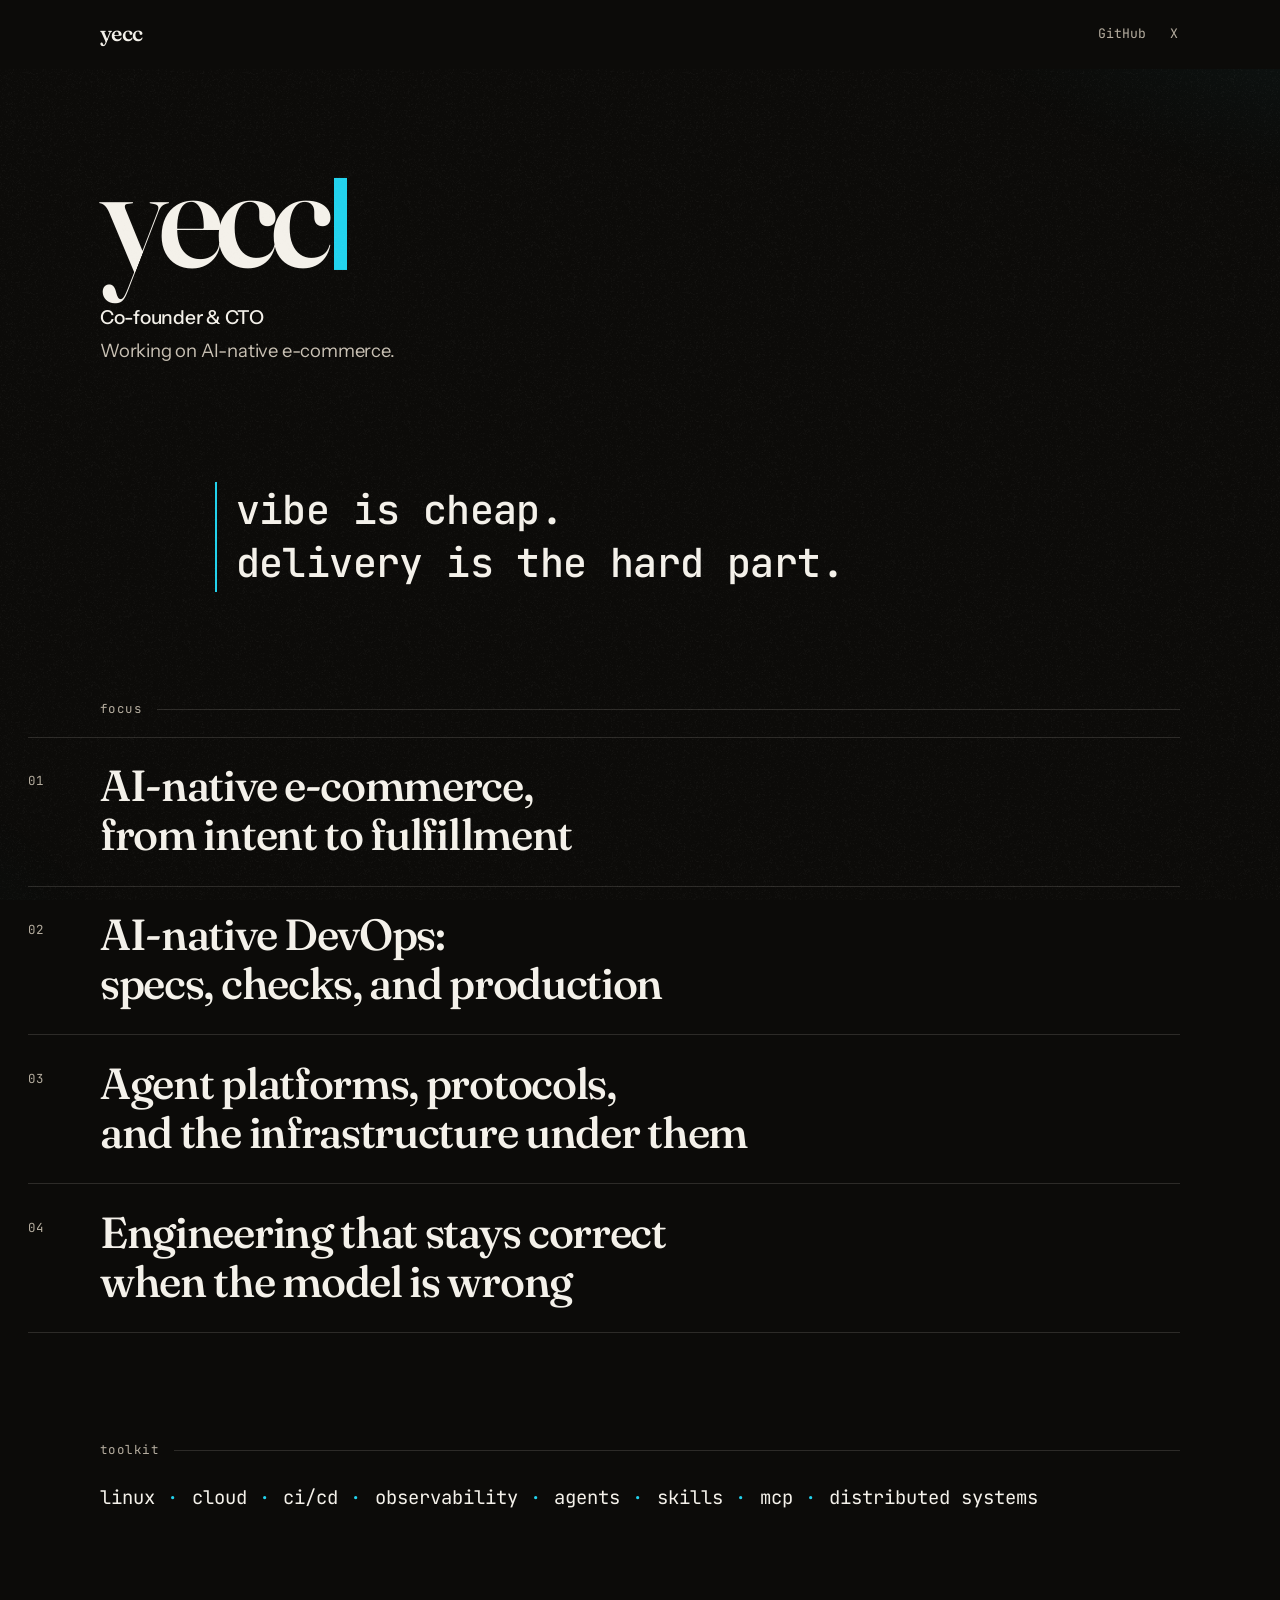
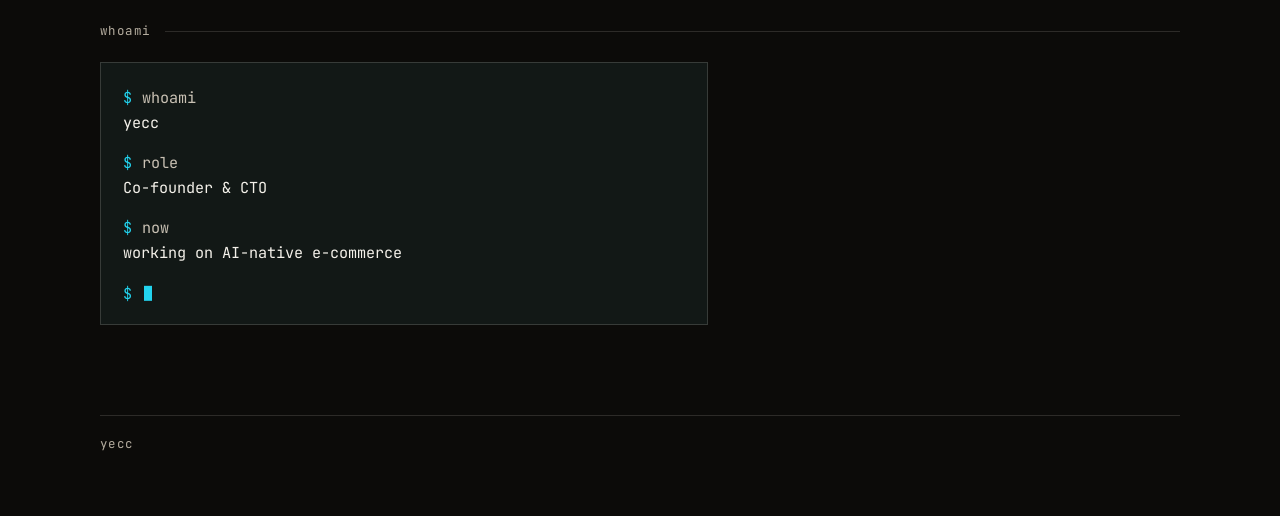
==== index.html @ 056c5442 "Add yecc's personal site A static one-page homepage for GitHub Pages, with a matching 404, favicon, " ====
<!DOCTYPE html>
<html lang="en">
<head>
  <meta charset="utf-8">
  <meta name="viewport" content="width=device-width, initial-scale=1, viewport-fit=cover">
  <title>yecc — Co-founder &amp; CTO</title>
  <meta name="description" content="yecc is Co-founder &amp; CTO, working on AI-native e-commerce. vibe is cheap. delivery is the hard part.">
  <meta name="author" content="yecc">
  <meta name="color-scheme" content="dark">
  <meta name="theme-color" content="#0c0b09">
  <meta name="referrer" content="strict-origin-when-cross-origin">
  <meta http-equiv="Permissions-Policy" content="camera=(), microphone=(), geolocation=()">
  <meta http-equiv="Content-Security-Policy" content="default-src 'none'; script-src 'self' 'sha256-4IFRRrWJZDOF0Oq4J+rO251fwZoL9M9T6WYAxJI59Bc='; style-src 'self'; img-src 'self'; font-src 'self'; manifest-src 'self'; base-uri 'none'; form-action 'none'; object-src 'none'">
  <link rel="canonical" href="https://raidenthoka.github.io/">
  <meta property="og:title" content="yecc">
  <meta property="og:description" content="Co-founder &amp; CTO. Working on AI-native e-commerce.">
  <meta property="og:type" content="website">
  <meta property="og:url" content="https://raidenthoka.github.io/">
  <meta property="og:image" content="https://raidenthoka.github.io/og.png">
  <meta property="og:image:width" content="1200">
  <meta property="og:image:height" content="630">
  <meta property="og:image:alt" content="yecc. vibe is cheap. delivery is the hard part.">
  <meta property="og:locale" content="en_US">
  <meta name="twitter:card" content="summary_large_image">
  <meta name="twitter:title" content="yecc">
  <meta name="twitter:description" content="Co-founder &amp; CTO. Working on AI-native e-commerce.">
  <meta name="twitter:image" content="https://raidenthoka.github.io/og.png">
  <meta name="twitter:image:alt" content="yecc. vibe is cheap. delivery is the hard part.">
  <link rel="icon" href="/favicon.svg" type="image/svg+xml">
  <link rel="icon" href="/favicon-32.png" sizes="32x32" type="image/png">
  <link rel="apple-touch-icon" href="/apple-touch-icon.png">
  <link rel="manifest" href="/site.webmanifest">
  <link rel="preload" href="/fonts/fraunces-latin.woff2" as="font" type="font/woff2" crossorigin>
  <link rel="preload" href="/fonts/instrument-sans-latin.woff2" as="font" type="font/woff2" crossorigin>
  <link rel="preload" href="/fonts/jetbrains-mono-latin.woff2" as="font" type="font/woff2" crossorigin>
  <link rel="stylesheet" href="/css/site.css">
  <script type="application/ld+json">
    {
      "@context": "https://schema.org",
      "@type": "Person",
      "name": "yecc",
      "jobTitle": "Co-founder & CTO",
      "description": "Working on AI-native e-commerce.",
      "url": "https://raidenthoka.github.io/",
      "sameAs": [
        "https://github.com/RaidenThoka",
        "https://x.com/RRyPQiznm284714"
      ]
    }
  </script>
</head>
<body id="top">
  <a class="skip" href="#content">Skip to content</a>
  <div class="progress" data-progress aria-hidden="true"></div>

  <header class="site-header" data-header>
    <div class="wrap header-bar">
      <a class="wordmark" href="/">yecc</a>
      <nav class="nav" aria-label="Profiles">
        <a rel="me" href="https://github.com/RaidenThoka">GitHub</a>
        <a rel="me" href="https://x.com/RRyPQiznm284714" aria-label="yecc on X">X</a>
      </nav>
    </div>
  </header>

  <main id="content" tabindex="-1">
    <div class="wrap">
      <section class="hero" data-section="index" data-index="01" aria-labelledby="name">
        <h1 id="name">yecc<span class="caret caret-name" aria-hidden="true"></span></h1>
        <p class="role">Co-founder &amp; CTO</p>
        <p class="lede">Working on AI-native e-commerce.</p>
      </section>

      <blockquote class="motto" data-section="motto" data-index="02">
        <p><span>vibe is cheap.</span> <span>delivery is the hard part.</span></p>
      </blockquote>

      <section class="block focus" id="focus" data-section="focus" data-index="03" aria-labelledby="focus-label">
        <h2 id="focus-label" class="section-label">focus</h2>
        <ol class="focus-list">
          <li>
            <span class="num" aria-hidden="true">01</span>
            <p>AI-native e-commerce, <span class="break">from intent to fulfillment</span></p>
          </li>
          <li>
            <span class="num" aria-hidden="true">02</span>
            <p>AI-native DevOps: <span class="break">specs, checks, and production</span></p>
          </li>
          <li>
            <span class="num" aria-hidden="true">03</span>
            <p>Agent platforms, protocols, <span class="break">and the infrastructure under them</span></p>
          </li>
          <li>
            <span class="num" aria-hidden="true">04</span>
            <p>Engineering that stays correct <span class="break">when the model is wrong</span></p>
          </li>
        </ol>
      </section>

      <section class="block" id="toolkit" data-section="toolkit" data-index="04" aria-labelledby="toolkit-label">
        <h2 id="toolkit-label" class="section-label">toolkit</h2>
        <ul class="tools">
          <li><span class="tool">linux</span><span class="sep" aria-hidden="true">·</span></li>
          <li><span class="tool">cloud</span><span class="sep" aria-hidden="true">·</span></li>
          <li><span class="tool">ci/cd</span><span class="sep" aria-hidden="true">·</span></li>
          <li><span class="tool">observability</span><span class="sep" aria-hidden="true">·</span></li>
          <li><span class="tool">agents</span><span class="sep" aria-hidden="true">·</span></li>
          <li><span class="tool">skills</span><span class="sep" aria-hidden="true">·</span></li>
          <li><span class="tool">mcp</span><span class="sep" aria-hidden="true">·</span></li>
          <li><span class="tool">distributed systems</span></li>
        </ul>
      </section>

      <section class="block" id="whoami" data-section="whoami" data-index="05" aria-labelledby="whoami-label">
        <h2 id="whoami-label" class="section-label">whoami</h2>
        <div class="term">
          <dl>
            <dt><span class="prompt" aria-hidden="true">$</span>whoami</dt>
            <dd>yecc</dd>
            <dt><span class="prompt" aria-hidden="true">$</span>role</dt>
            <dd>Co-founder &amp; CTO</dd>
            <dt><span class="prompt" aria-hidden="true">$</span>now</dt>
            <dd>working on AI-native e-commerce</dd>
          </dl>
          <div class="term-prompt" aria-hidden="true"><span class="prompt">$</span><span class="caret caret-term"></span></div>
        </div>
      </section>
    </div>
  </main>

  <footer class="footer">
    <div class="wrap">
      <p>yecc</p>
    </div>
  </footer>

  <p class="folio" data-folio aria-hidden="true">
    <span class="folio-index" data-folio-index>01</span>
    <span class="folio-label" data-folio-label>index</span>
  </p>
  <script src="/js/site.js" defer></script>
</body>
</html>
---- css/site.css ----
:root {
  --bg: #0c0b09;
  --text: #f4f1ea;
  --soft: #c9c1b4;
  --muted: #b5ad9f;
  --line: rgba(244, 241, 234, 0.14);
  --accent: #22d3ee;
  --term: #121816;
  --term-line: rgba(244, 241, 234, 0.16);
  --serif: "Fraunces", "Iowan Old Style", Palatino, "Palatino Linotype", Georgia, serif;
  --sans: "Instrument Sans", "Avenir Next", "Segoe UI", sans-serif;
  --mono: "JetBrains Mono", ui-monospace, "SFMono-Regular", Menlo, Consolas, monospace;
  --ease: cubic-bezier(0.2, 0.8, 0.2, 1);
  color-scheme: dark;
}

@font-face {
  font-family: "Fraunces";
  font-style: normal;
  font-weight: 100 900;
  font-display: swap;
  src: url("/fonts/fraunces-latin.woff2") format("woff2");
  unicode-range: U+0000-00FF, U+0131, U+0152-0153, U+02BB-02BC, U+02C6, U+02DA, U+02DC, U+0304, U+0308, U+0329, U+2000-206F, U+20AC, U+2122, U+2191, U+2193, U+2212, U+2215, U+FEFF, U+FFFD;
}

@font-face {
  font-family: "Instrument Sans";
  font-style: normal;
  font-weight: 400 700;
  font-display: swap;
  src: url("/fonts/instrument-sans-latin.woff2") format("woff2");
  unicode-range: U+0000-00FF, U+0131, U+0152-0153, U+02BB-02BC, U+02C6, U+02DA, U+02DC, U+0304, U+0308, U+0329, U+2000-206F, U+20AC, U+2122, U+2191, U+2193, U+2212, U+2215, U+FEFF, U+FFFD;
}

@font-face {
  font-family: "JetBrains Mono";
  font-style: normal;
  font-weight: 400 800;
  font-display: swap;
  src: url("/fonts/jetbrains-mono-latin.woff2") format("woff2");
  unicode-range: U+0000-00FF, U+0131, U+0152-0153, U+02BB-02BC, U+02C6, U+02DA, U+02DC, U+0304, U+0308, U+0329, U+2000-206F, U+20AC, U+2122, U+2191, U+2193, U+2212, U+2215, U+FEFF, U+FFFD;
}

*,
*::before,
*::after {
  box-sizing: border-box;
}

html {
  background: var(--bg);
}

body {
  margin: 0;
  background: var(--bg);
  color: var(--text);
  font-family: var(--sans);
  font-size: 1.0625rem;
  font-weight: 400;
  line-height: 1.5;
  text-rendering: optimizeLegibility;
  -webkit-font-smoothing: antialiased;
}

body::before {
  content: "";
  position: fixed;
  inset: 0;
  z-index: 0;
  pointer-events: none;
  background:
    radial-gradient(920px 480px at 112% -8%, rgba(34, 211, 238, 0.075), transparent 58%),
    radial-gradient(680px 420px at -18% 108%, rgba(34, 211, 238, 0.045), transparent 52%);
}

body::after {
  content: "";
  position: fixed;
  inset: 0;
  z-index: 7;
  pointer-events: none;
  background-image: url("/assets/grain.png");
  background-size: 220px 220px;
  opacity: 0.28;
}

::selection {
  background: var(--accent);
  color: #062026;
}

:focus {
  outline: none;
}

:focus-visible {
  outline: 2px solid var(--accent);
  outline-offset: 4px;
}

.skip {
  position: absolute;
  left: 1rem;
  top: 0.75rem;
  z-index: 30;
  transform: translateY(-160%);
  background: var(--accent);
  color: #062026;
  font-family: var(--sans);
  font-weight: 500;
  font-size: 0.9rem;
  padding: 0.45rem 0.7rem;
  text-decoration: none;
}

.skip:focus {
  transform: none;
}

.progress {
  position: fixed;
  top: 0;
  left: 0;
  z-index: 20;
  width: 100%;
  height: 2px;
  background: var(--accent);
  transform: scaleX(0);
  transform-origin: 0 50%;
  pointer-events: none;
}

.wrap {
  width: min(1080px, calc(100% - 2.5rem));
  margin-inline: auto;
}

.site-header,
main,
.footer {
  position: relative;
  z-index: 1;
}

.site-header {
  position: sticky;
  top: 0;
  z-index: 8;
  background: var(--bg);
  border-bottom: 1px solid transparent;
}

.site-header.is-scrolled {
  border-bottom-color: var(--line);
}

.header-bar {
  display: flex;
  align-items: center;
  justify-content: space-between;
  min-height: 4.25rem;
  gap: 1rem;
}

.wordmark {
  font-family: var(--serif);
  font-weight: 560;
  font-size: 1.35rem;
  letter-spacing: -0.03em;
  line-height: 1;
  color: var(--text);
  text-decoration: none;
  font-optical-sizing: auto;
}

.nav {
  display: flex;
  align-items: center;
  gap: 1.35rem;
  font-family: var(--mono);
  font-size: 0.82rem;
  font-variant-ligatures: none;
}

.nav a {
  color: var(--muted);
  text-decoration: none;
  text-underline-offset: 0.28em;
  padding: 0.55rem 0.1rem;
}

.nav a:hover,
.nav a:focus-visible {
  color: var(--text);
  text-decoration: underline;
  text-decoration-color: var(--accent);
  text-decoration-thickness: 1px;
}

.wordmark:hover,
.wordmark:focus-visible {
  color: var(--accent);
}

main:focus,
main:focus-visible {
  outline: none;
}

.hero {
  padding-top: clamp(2.75rem, 9vh, 6.75rem);
}

.hero h1,
.miss h1 {
  margin: 0;
  font-family: var(--serif);
  font-weight: 560;
  font-optical-sizing: auto;
  font-size: clamp(4.75rem, 15vw, 9.25rem);
  line-height: 0.86;
  letter-spacing: -0.048em;
}

.role {
  margin: 1.6rem 0 0;
  font-size: 1.2rem;
  font-weight: 500;
  letter-spacing: -0.014em;
}

.lede {
  margin: 0.35rem 0 0;
  max-width: 28em;
  color: var(--soft);
  font-size: 1.15rem;
  letter-spacing: -0.011em;
}

.motto {
  margin: clamp(4.5rem, 13vh, 8.5rem) 0 0;
  padding: 0.15rem 0 0.15rem 1.15rem;
  border-left: 2px solid var(--accent);
  max-width: 46rem;
}

.motto p {
  margin: 0;
  font-family: var(--mono);
  font-weight: 500;
  font-variant-ligatures: none;
  font-size: clamp(1.45rem, 3.15vw, 2.5rem);
  line-height: 1.32;
  letter-spacing: -0.015em;
  text-wrap: balance;
}

.motto span {
  display: block;
}

.block {
  margin-top: clamp(4.5rem, 12vh, 8rem);
}

.section-label {
  display: flex;
  align-items: center;
  gap: 0.9rem;
  margin: 0 0 0.35rem;
  color: var(--muted);
  font-family: var(--mono);
  font-size: 0.78rem;
  font-weight: 400;
  letter-spacing: 0.12em;
  font-variant-ligatures: none;
}

.section-label::after {
  content: "";
  flex: 1;
  height: 1px;
  background: var(--line);
}

.focus-list {
  list-style: none;
  margin: 1.1rem 0 0;
  padding: 0;
}

.focus-list li {
  display: grid;
  grid-template-columns: 2.6rem 1fr;
  gap: 0.35rem 0.75rem;
  align-items: start;
  padding: 1.2rem 0 1.35rem;
  border-top: 1px solid var(--line);
}

.focus-list li:last-child {
  border-bottom: 1px solid var(--line);
}

.num {
  padding-top: 0.45rem;
  color: var(--muted);
  font-family: var(--mono);
  font-size: 0.78rem;
  letter-spacing: 0.12em;
  font-variant-numeric: tabular-nums;
  font-variant-ligatures: none;
}

.focus-list p {
  margin: 0;
  font-family: var(--serif);
  font-weight: 520;
  font-optical-sizing: auto;
  font-size: clamp(1.55rem, 3.4vw, 2.85rem);
  line-height: 1.14;
  letter-spacing: -0.03em;
  text-wrap: pretty;
  hyphens: none;
}

.break {
  display: block;
}

.tools {
  display: flex;
  flex-wrap: wrap;
  align-items: baseline;
  gap: 0.35rem 0.1rem;
  margin: 1.35rem 0 0;
  padding: 0;
  list-style: none;
  font-family: var(--mono);
  font-size: clamp(1.02rem, 1.7vw, 1.18rem);
  font-variant-ligatures: none;
  line-height: 1.7;
}

.tools li {
  white-space: nowrap;
}

.tool {
  color: var(--text);
  text-underline-offset: 0.28em;
}

.sep {
  margin: 0 0.75rem;
  color: var(--accent);
}

.term {
  max-width: 38rem;
  margin-top: 1.35rem;
  padding: 1.35rem 1.4rem 1.15rem;
  background: var(--term);
  border: 1px solid var(--term-line);
  color: var(--text);
  font-family: var(--mono);
  font-size: 0.95rem;
  line-height: 1.65;
  font-variant-ligatures: none;
}

.term dl {
  margin: 0;
}

.term dt {
  margin: 0.95rem 0 0;
  color: var(--soft);
}

.term dt:first-child {
  margin-top: 0;
}

.term dd {
  margin: 0;
}

.prompt {
  color: var(--accent);
  margin-right: 0.6em;
}

.term-prompt {
  margin-top: 0.95rem;
}

.caret {
  display: inline-block;
  background: var(--accent);
  animation: blink 1.12s steps(1, end) infinite;
  user-select: none;
  vertical-align: baseline;
}

.caret-name {
  width: 0.085em;
  height: 0.62em;
  margin-left: 0.06em;
  transform: translateY(0.02em);
}

.caret-term {
  width: 0.55em;
  height: 0.95em;
  margin-left: 0.15em;
  transform: translateY(0.12em);
}

.footer {
  margin-top: clamp(4rem, 10vh, 7rem);
  padding-bottom: calc(clamp(2.5rem, 7vh, 4.5rem) + env(safe-area-inset-bottom));
  color: var(--muted);
  font-family: var(--mono);
  font-size: 0.78rem;
  letter-spacing: 0.12em;
  font-variant-ligatures: none;
}

.footer .wrap {
  border-top: 1px solid var(--line);
  padding-top: 1.15rem;
}

.footer p {
  margin: 0;
}

.folio {
  position: fixed;
  z-index: 9;
  left: max(1.25rem, env(safe-area-inset-left));
  bottom: max(1.25rem, env(safe-area-inset-bottom));
  display: none;
  margin: 0;
  color: var(--muted);
  font-family: var(--mono);
  font-variant-ligatures: none;
  font-variant-numeric: tabular-nums;
  line-height: 1.35;
  pointer-events: none;
  opacity: 0;
  transition: opacity 180ms var(--ease);
}

.folio.is-on {
  opacity: 1;
}

.folio-index {
  display: block;
  color: var(--accent);
  font-size: 0.82rem;
  letter-spacing: 0.08em;
}

.folio-label {
  display: block;
  font-size: 0.72rem;
  letter-spacing: 0.14em;
}

.eyebrow {
  margin: 0 0 0.85rem;
  color: var(--accent);
  font-family: var(--mono);
  font-size: 0.75rem;
  letter-spacing: 0.16em;
  font-variant-ligatures: none;
}

.return {
  margin: 2.25rem 0 0;
  font-family: var(--mono);
  font-size: 0.98rem;
  font-variant-ligatures: none;
}

.return a {
  color: var(--text);
  text-decoration: none;
  border-bottom: 1px solid var(--accent);
  padding-bottom: 0.12em;
}

.miss {
  padding-top: clamp(3rem, 12vh, 8rem);
  padding-bottom: clamp(4rem, 16vh, 10rem);
}

@keyframes blink {
  0%, 49% { opacity: 1; }
  50%, 100% { opacity: 0; }
}

@media (hover: hover) and (pointer: fine) {
  .focus-list li {
    transition: border-color 180ms var(--ease);
  }

  .num,
  .tool {
    transition: color 180ms var(--ease);
  }

  .focus-list li:hover {
    border-top-color: rgba(34, 211, 238, 0.55);
  }

  .focus-list li:hover .num,
  .tools li:hover .tool {
    color: var(--accent);
  }

  .return a:hover {
    color: var(--accent);
  }
}

@media (min-width: 720px) {
  .wrap {
    width: min(1080px, calc(100% - 5rem));
  }
}

@media (max-width: 540px) {
  .motto p {
    font-size: clamp(1.05rem, 4.65vw, 1.35rem);
  }
}

@media (max-width: 720px) {
  .focus-list li {
    grid-template-columns: 2.15rem 1fr;
    gap: 0.4rem 0.5rem;
  }

  .focus-list p {
    font-size: clamp(1.15rem, 4.7vw, 1.65rem);
  }
}

@media (min-width: 900px) {
  .motto {
    margin-left: clamp(2.5rem, 9vw, 7.5rem);
  }

  .focus-list li {
    padding: 1.45rem 0 1.6rem;
  }

  .num {
    padding-top: 0.55rem;
  }
}

@media (min-width: 1280px) {
  .focus-list {
    width: calc(100% + 4.5rem);
    margin-left: -4.5rem;
  }

  .focus-list li {
    grid-template-columns: 4.5rem 1fr;
    column-gap: 0;
  }

  .num {
    padding-top: 0.7rem;
  }
}

@media (min-width: 1320px) {
  .folio {
    display: block;
  }
}

.page-404 {
  min-height: 100vh;
  display: flex;
  flex-direction: column;
}

.page-404 main {
  flex: 1 0 auto;
}

.page-404 .miss {
  padding-bottom: 2.5rem;
}

.page-404 .footer {
  margin-top: 0;
}

@media (prefers-reduced-transparency: reduce) {
  body::after {
    display: none;
  }
}

@media (prefers-reduced-motion: reduce) {
  *,
  *::before,
  *::after {
    animation: none !important;
    transition: none !important;
  }

  .caret {
    opacity: 1;
  }
}

@media (forced-colors: active) {
  .caret,
  .progress {
    background: CanvasText;
  }

  .motto,
  .return a {
    border-color: CanvasText;
  }

  .term {
    border: 1px solid CanvasText;
  }
}

@media print {
  body::before,
  body::after,
  .progress,
  .folio,
  .caret,
  .skip {
    display: none !important;
  }

  body,
  .term {
    background: #fff;
    color: #111;
  }

  .site-header {
    position: static;
    background: #fff;
  }

  a {
    text-decoration: underline;
  }
}
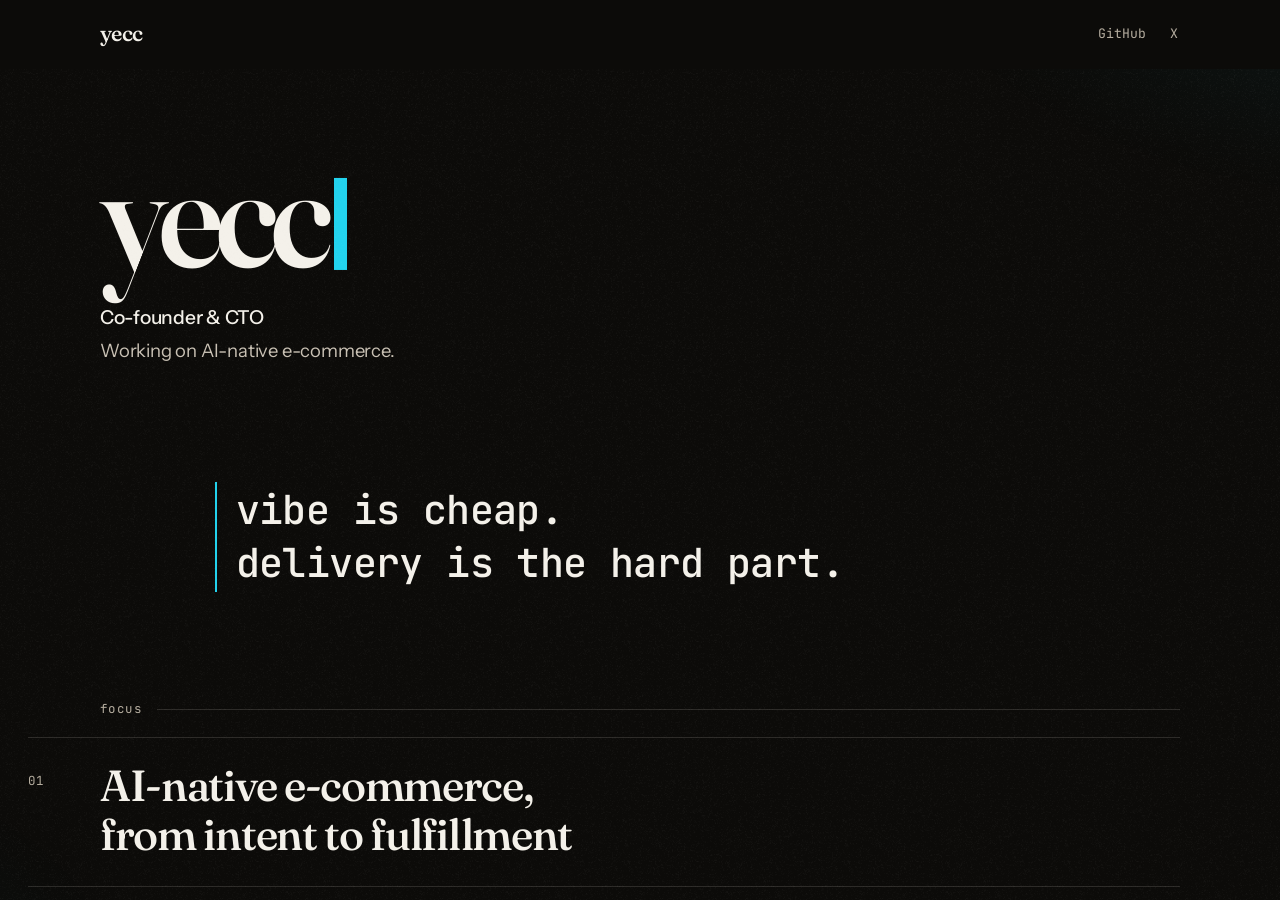
==== commit 7e6f9278: "Keep focus lines clear of the sticky header Scroll the page below the header so a wrapped focus line" ====
--- a/index.html
+++ b/index.html
@@ -63,6 +63,7 @@
     </div>
   </header>
 
+  <div class="scroller" data-scroller tabindex="-1">
   <main id="content" tabindex="-1">
     <div class="wrap">
       <section class="hero" data-section="index" data-index="01" aria-labelledby="name">
@@ -133,6 +134,7 @@
       <p>yecc</p>
     </div>
   </footer>
+  </div>
 
   <p class="folio" data-folio aria-hidden="true">
     <span class="folio-index" data-folio-index>01</span>
--- a/css/site.css
+++ b/css/site.css
@@ -49,10 +49,16 @@
 
 html {
   background: var(--bg);
+  height: 100%;
 }
 
 body {
   margin: 0;
+  height: 100%;
+  height: 100dvh;
+  display: flex;
+  flex-direction: column;
+  overflow: hidden;
   background: var(--bg);
   color: var(--text);
   font-family: var(--sans);
@@ -144,11 +150,23 @@
 }
 
 .site-header {
-  position: sticky;
-  top: 0;
+  position: relative;
+  flex: none;
   z-index: 8;
   background: var(--bg);
   border-bottom: 1px solid transparent;
+}
+
+/* The header sits outside the scroller, so a focus line can reach the
+   top of the content area and still clear the bar, including a wrap. */
+.scroller {
+  flex: 1 1 auto;
+  min-height: 0;
+  overflow-x: hidden;
+  overflow-y: auto;
+  scroll-padding-top: 1.35rem;
+  position: relative;
+  z-index: 1;
 }
 
 .site-header.is-scrolled {
@@ -297,6 +315,7 @@
   align-items: start;
   padding: 1.2rem 0 1.35rem;
   border-top: 1px solid var(--line);
+  scroll-margin-top: 1.35rem;
 }
 
 .focus-list li:last-child {
@@ -587,8 +606,7 @@
   }
 }
 
-.page-404 {
-  min-height: 100vh;
+.page-404 .scroller {
   display: flex;
   flex-direction: column;
 }
@@ -656,6 +674,14 @@
     color: #111;
   }
 
+  html,
+  body,
+  .scroller {
+    height: auto;
+    overflow: visible;
+    display: block;
+  }
+
   .site-header {
     position: static;
     background: #fff;
